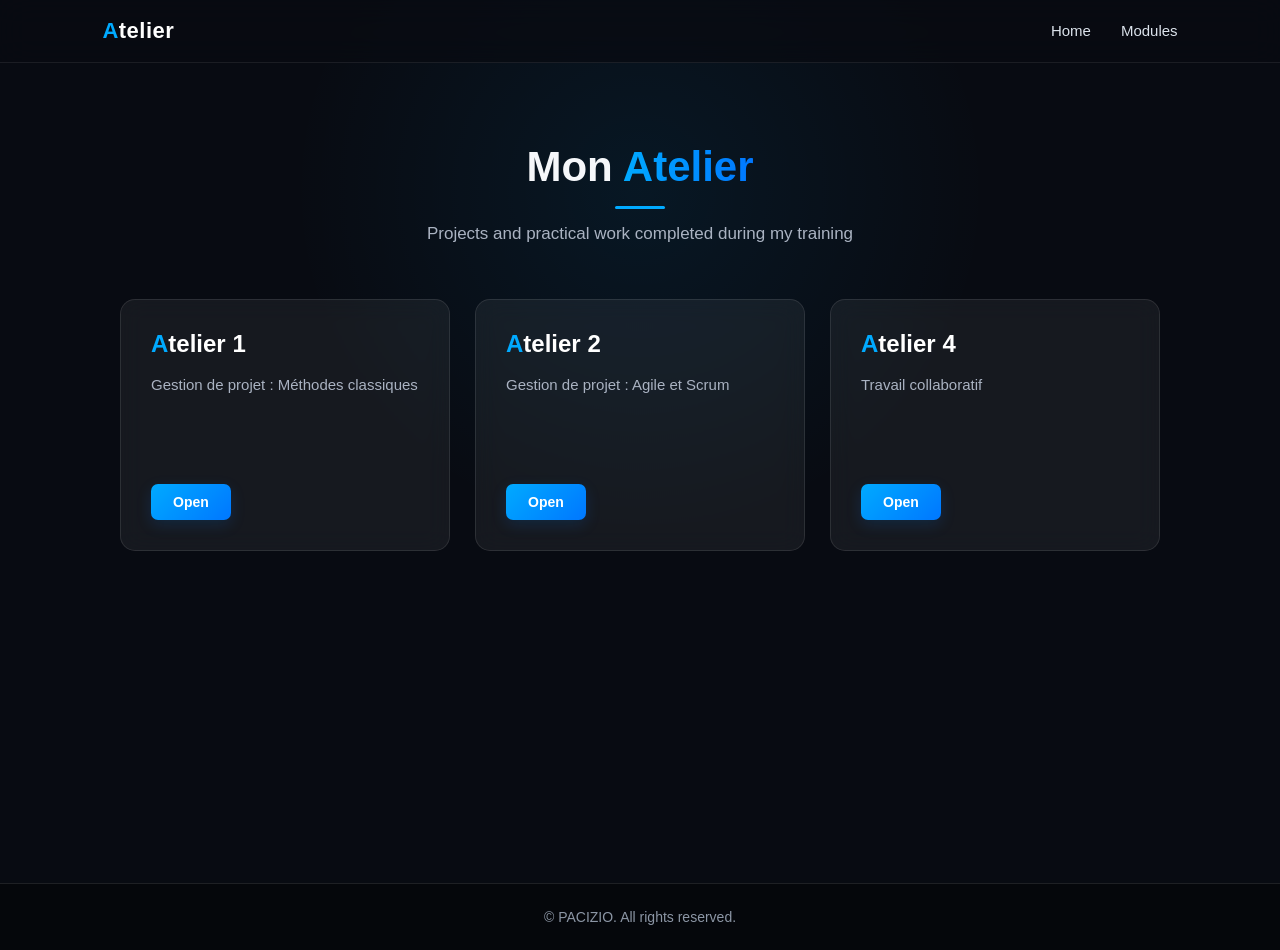
==== public/M202.html @ 48e05047 "ajoutage de l'atelier 4" ====
<!DOCTYPE html>
<html lang="en">

<head>

    <meta charset="UTF-8">

    <meta name="viewport"
          content="width=device-width, initial-scale=1.0">

    <title>Atelier | Web Developer Portfolio</title>


    <style>

        /* =========================
           RESET
        ========================= */

        * {
            margin: 0;
            padding: 0;
            box-sizing: border-box;
            scroll-behavior: smooth;
        }


        :root {
            --bg: #080b12;
            --bg-light: #0f1420;

            --card: rgba(255, 255, 255, 0.06);
            --border: rgba(255, 255, 255, 0.10);

            --text: #f5f7fa;
            --text-light: #aab3c2;

            --blue: #00aaff;
            --blue-dark: #0077ff;
        }


        /* =========================
           BODY
        ========================= */

        body {

            font-family: Arial, sans-serif;

            background:
                radial-gradient(
                    circle at 50% 20%,
                    rgba(0, 170, 255, 0.08),
                    transparent 35%
                ),
                var(--bg);

            color: var(--text);

            min-height: 100vh;

            overflow-x: hidden;
        }


        /* =========================
           NAVBAR
        ========================= */

        nav {

            width: 100%;

            padding: 18px 8%;

            display: flex;

            justify-content: space-between;

            align-items: center;

            position: sticky;

            top: 0;

            z-index: 1000;

            background: rgba(8, 11, 18, 0.75);

            backdrop-filter: blur(15px);

            -webkit-backdrop-filter: blur(15px);

            border-bottom:
                1px solid rgba(255, 255, 255, 0.08);
        }


        nav h2 {

            color: white;

            font-size: 22px;

            font-weight: 700;

            letter-spacing: 0.5px;
        }


        nav h2::first-letter {

            color: var(--blue);
        }


        nav ul {

            display: flex;

            list-style: none;

            gap: 30px;
        }


        nav ul li a {

            position: relative;

            color: #dce3ec;

            text-decoration: none;

            font-size: 15px;

            font-weight: 500;

            transition: 0.3s ease;
        }


        nav ul li a::after {

            content: "";

            position: absolute;

            left: 0;

            bottom: -7px;

            width: 0;

            height: 2px;

            background: var(--blue);

            transition: 0.3s ease;
        }


        nav ul li a:hover {

            color: var(--blue);
        }


        nav ul li a:hover::after {

            width: 100%;
        }


        /* =========================
           MAIN
        ========================= */

        main {

            min-height: calc(100vh - 80px);

            padding: 80px 8% 120px;

            display: flex;

            flex-direction: column;

            align-items: center;
        }


        /* =========================
           PAGE TITLE
        ========================= */

        .page-title {

            text-align: center;

            font-size: 42px;

            margin-bottom: 15px;

            font-weight: 700;
        }


        .page-title span {

            color: var(--blue);

            background:
                linear-gradient(
                    90deg,
                    #00aaff,
                    #0077ff
                );

            -webkit-background-clip: text;

            -webkit-text-fill-color: transparent;
        }


        .page-title::after {

            content: "";

            display: block;

            width: 50px;

            height: 3px;

            background: var(--blue);

            margin: 15px auto 0;

            border-radius: 10px;
        }


        .page-subtitle {

            color: var(--text-light);

            font-size: 17px;

            text-align: center;

            margin-bottom: 55px;
        }


        /* =========================
           CARDS
        ========================= */

        .cards {

            width: 100%;

            max-width: 1100px;

            display: flex;

            justify-content: center;

            align-items: stretch;

            gap: 25px;

            flex-wrap: wrap;
        }


        /* =========================
           CARD
        ========================= */

        .card {

            position: relative;

            width: 330px;

            min-height: 250px;

            background: var(--card);

            border:
                1px solid var(--border);

            border-radius: 15px;

            overflow: hidden;

            backdrop-filter: blur(12px);

            -webkit-backdrop-filter: blur(12px);

            transition:
                transform 0.3s ease,
                border-color 0.3s ease,
                box-shadow 0.3s ease;
        }


        /* Blue line */

        .card::before {

            content: "";

            position: absolute;

            top: 0;

            left: 0;

            width: 100%;

            height: 3px;

            background:
                linear-gradient(
                    90deg,
                    var(--blue),
                    var(--blue-dark)
                );

            opacity: 0;

            transition: 0.3s ease;
        }


        .card:hover {

            transform: translateY(-8px);

            border-color:
                rgba(0, 170, 255, 0.4);

            box-shadow:
                0 15px 40px rgba(0, 0, 0, 0.35),
                0 0 25px rgba(0, 170, 255, 0.08);
        }


        .card:hover::before {

            opacity: 1;
        }


        /* =========================
           CARD BODY
        ========================= */

        .card-body {

            padding: 30px;

            min-height: 250px;

            display: flex;

            flex-direction: column;
        }


        /* =========================
           CARD TITLE
        ========================= */

        .card-title {

            margin-bottom: 15px;

            font-size: 24px;

            color: white;

            font-weight: 700;
        }


        .card-title::first-letter {

            color: var(--blue);
        }


        /* =========================
           CARD TEXT
        ========================= */

        .card-text {

            margin-bottom: 25px;

            font-size: 15px;

            color: var(--text-light);

            line-height: 1.6;

            flex: 1;
        }


        /* =========================
           BUTTON
        ========================= */

        .card-btn {

            display: inline-block;

            width: fit-content;

            text-decoration: none;

            background:
                linear-gradient(
                    135deg,
                    var(--blue),
                    var(--blue-dark)
                );

            color: white;

            padding: 10px 22px;

            border-radius: 7px;

            font-size: 14px;

            font-weight: 600;

            transition: 0.3s ease;

            box-shadow:
                0 5px 15px
                rgba(0, 136, 255, 0.15);
        }


        .card-btn:hover {

            transform: translateY(-3px);

            box-shadow:
                0 8px 25px
                rgba(0, 136, 255, 0.3);
        }


        /* =========================
           FOOTER
        ========================= */

        footer {

            background: #05070b;

            color: #8c96a5;

            text-align: center;

            padding: 25px;

            border-top:
                1px solid var(--border);

            font-size: 14px;
        }


        /* =========================
           SCROLLBAR
        ========================= */

        ::-webkit-scrollbar {

            width: 8px;
        }


        ::-webkit-scrollbar-track {

            background: var(--bg);
        }


        ::-webkit-scrollbar-thumb {

            background: #263244;

            border-radius: 10px;
        }


        ::-webkit-scrollbar-thumb:hover {

            background: var(--blue);
        }


        /* =========================
           MOBILE
        ========================= */

        @media (max-width: 700px) {

            nav {

                flex-direction: column;

                gap: 15px;

                padding: 18px 5%;
            }


            nav h2 {

                font-size: 19px;
            }


            nav ul {

                gap: 18px;
            }


            nav ul li a {

                font-size: 14px;
            }


            main {

                padding:
                    60px 5% 100px;
            }


            .page-title {

                font-size: 34px;
            }


            .page-subtitle {

                font-size: 15px;

                margin-bottom: 40px;
            }


            .card {

                width: 100%;

                max-width: 400px;
            }

        }

    </style>

</head>


<body>


    <!-- =========================
         NAVBAR
    ========================= -->

    <nav>

        <h2>Atelier</h2>

        <ul>

            <li>
                <a href="index.php">
                    Home
                </a>
            </li>

            <li>
                <a href="modules.html">
                    Modules
                </a>
            </li>

        </ul>

    </nav>


    <!-- =========================
         MAIN CONTENT
    ========================= -->

    <main>

        <h1 class="page-title">
            Mon <span>Atelier</span>
        </h1>


        <p class="page-subtitle">
            Projects and practical work completed during my training
        </p>


        <div class="cards">


            <!-- ATELIER 1 -->

            <div class="card">

                <div class="card-body">

                    <h3 class="card-title">
                        Atelier 1
                    </h3>


                    <p class="card-text">
                        Gestion de projet : Méthodes classiques
                    </p>


                    <a
                        href="Atelier 1.pdf"
                        class="card-btn"
                        target="_blank"
                    >
                        Open
                    </a>

                </div>

            </div>

            <div class="card">

                <div class="card-body">

                    <h3 class="card-title">
                        Atelier 2
                    </h3>


                    <p class="card-text">
                        Gestion de projet : Agile et Scrum
                    </p>


                    <a
                        href="Atelier 2 Scrum & Agile (travail individuel).pdf"
                        class="card-btn"
                        target="_blank"
                    >
                        Open
                    </a>

                </div>

            </div>

            <div class="card">

                <div class="card-body">

                    <h3 class="card-title">
                        Atelier 4
                    </h3>


                    <p class="card-text">
                        Travail collaboratif
                    </p>


                    <a
                        href="https://qribma.vercel.app"
                        class="card-btn"
                        target="_blank"
                    >
                        Open
                    </a>

                </div>

            </div>

        
            


        </div>

    </main>


    <!-- =========================
         FOOTER
    ========================= -->

    <footer>

        <p>
            © <?php echo date("Y"); ?> PACIZIO.
            All rights reserved.
        </p>

    </footer>


</body>

</html>
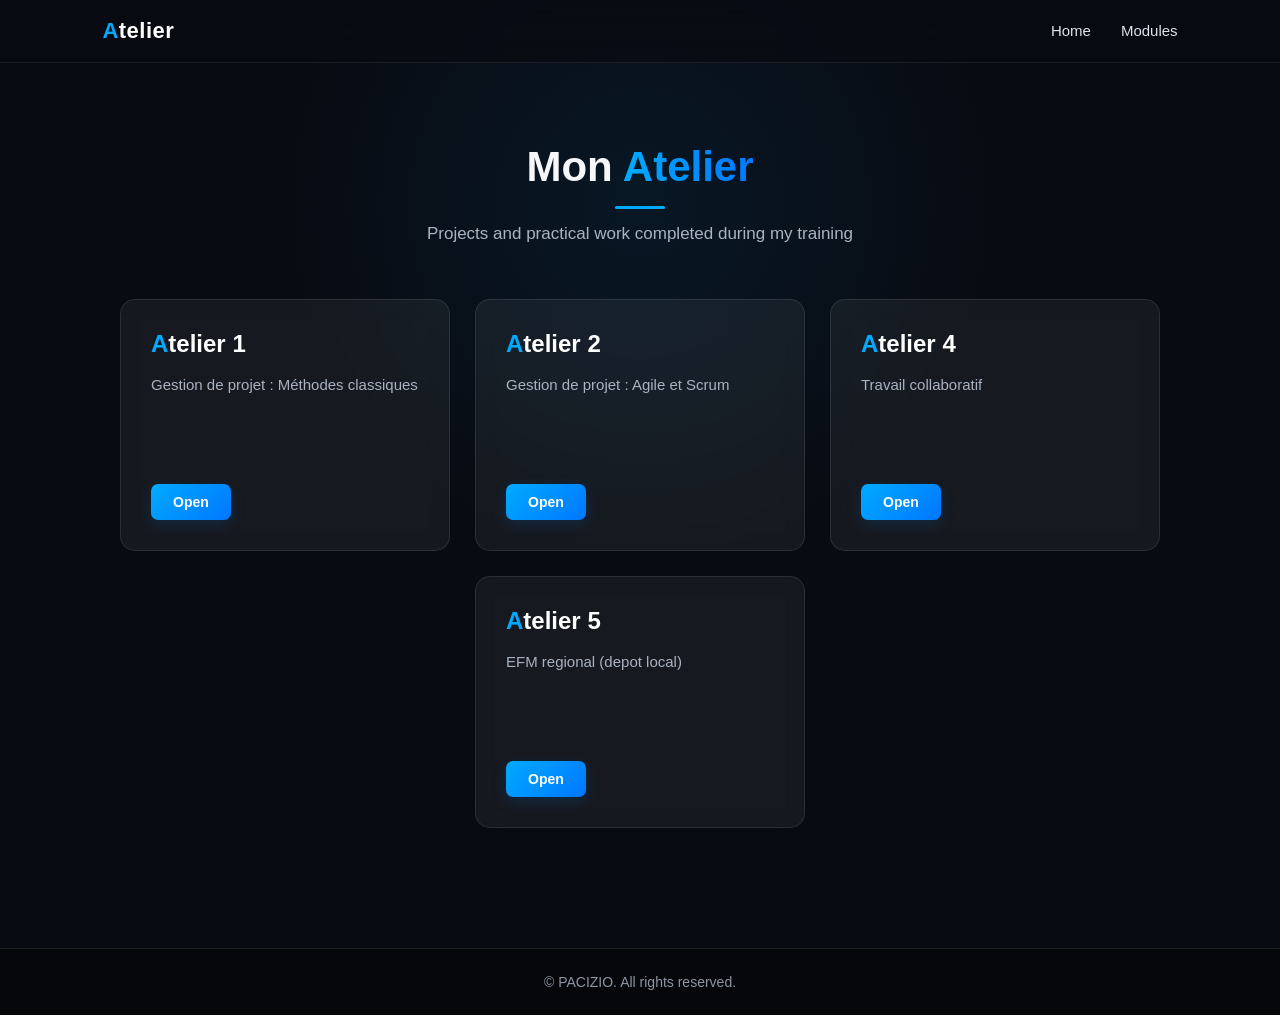
==== commit a1b23a5d: "ajoutage de l'atelier 5 dans le modue" ====
--- a/public/M202.html
+++ b/public/M202.html
@@ -697,7 +697,7 @@
 
 
                     <a
-                        href="https://qribma.vercel.app"
+                        href="https://atelier-eta-blond.vercel.app/"
                         class="card-btn"
                         target="_blank"
                     >
@@ -708,6 +708,32 @@
 
             </div>
 
+             <div class="card">
+
+                <div class="card-body">
+
+                    <h3 class="card-title">
+                        Atelier 5
+                    </h3>
+
+
+                    <p class="card-text">
+                        EFM regional (depot local)
+                    </p>
+
+
+                    <a
+                        href="https://github.com/pacizio/depot_local"
+                        class="card-btn"
+                        target="_blank"
+                    >
+                        Open
+                    </a>
+
+                </div>
+
+            </div>
+
         
             
 
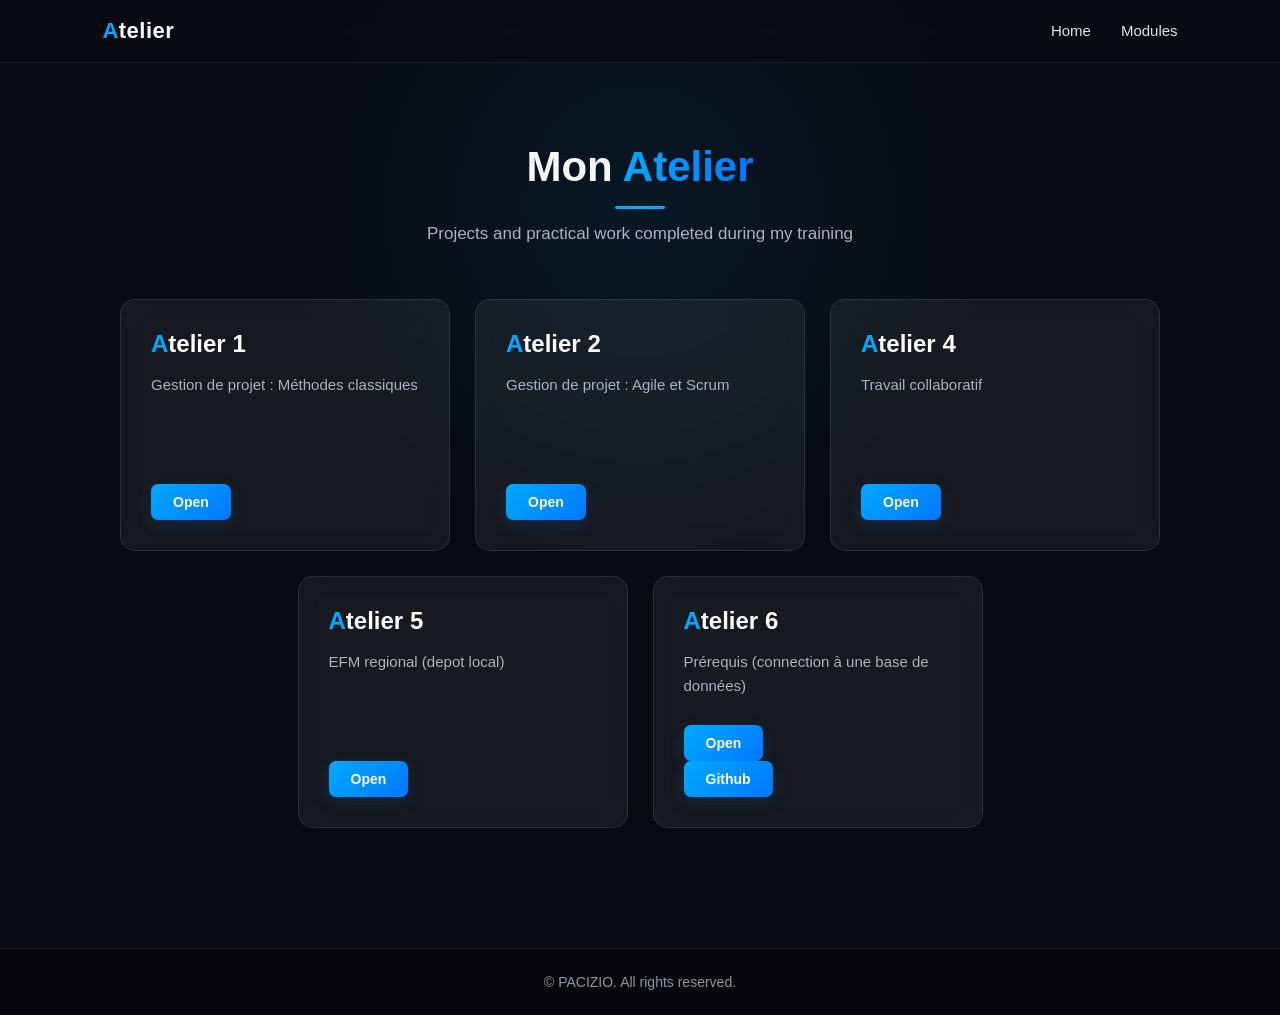
==== commit 92d2dc7f: "ajoutage de l'atelier 6" ====
--- a/public/M202.html
+++ b/public/M202.html
@@ -734,6 +734,40 @@
 
             </div>
 
+             <div class="card">
+
+                <div class="card-body">
+
+                    <h3 class="card-title">
+                        Atelier 6
+                    </h3>
+
+
+                    <p class="card-text">
+                        Prérequis (connection à une base de données)
+                    </p>
+
+
+                    <a
+                        href="https://atelier-6-one.vercel.app"
+                        class="card-btn"
+                        target="_blank"
+                    >
+                        Open
+                    </a>
+
+                    <a
+                        href="https://github.com/pacizio/Atelier-6.git"
+                        class="card-btn"
+                        target="_blank"
+                    >
+                        Github
+                    </a>
+
+                </div>
+
+            </div>
+
         
             
 
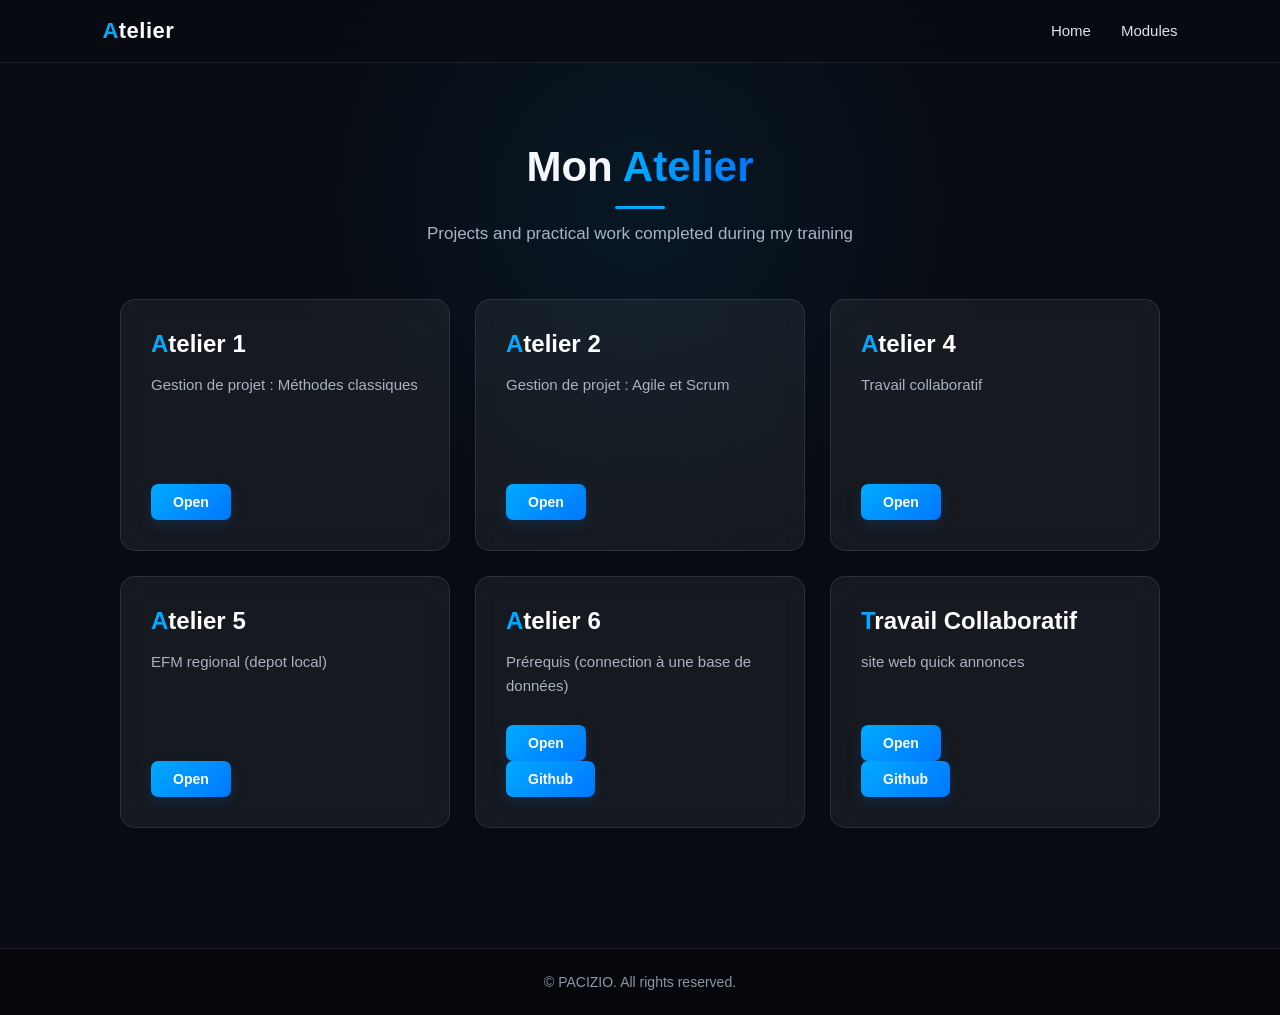
==== commit c6f6e4b8: "addition de travail collaboratif" ====
--- a/public/M202.html
+++ b/public/M202.html
@@ -768,6 +768,41 @@
 
             </div>
 
+
+            <div class="card">
+
+                <div class="card-body">
+
+                    <h3 class="card-title">
+                        Travail Collaboratif
+                    </h3>
+
+
+                    <p class="card-text">
+                        site web quick annonces
+                    </p>
+
+
+                    <a
+                        href="https://qribma.vercel.app/"
+                        class="card-btn"
+                        target="_blank"
+                    >
+                        Open
+                    </a>
+
+                    <a
+                        href="https://github.com/4phtt/Qrib.ma"
+                        class="card-btn"
+                        target="_blank"
+                    >
+                        Github
+                    </a>
+
+                </div>
+
+            </div>
+
         
             
 
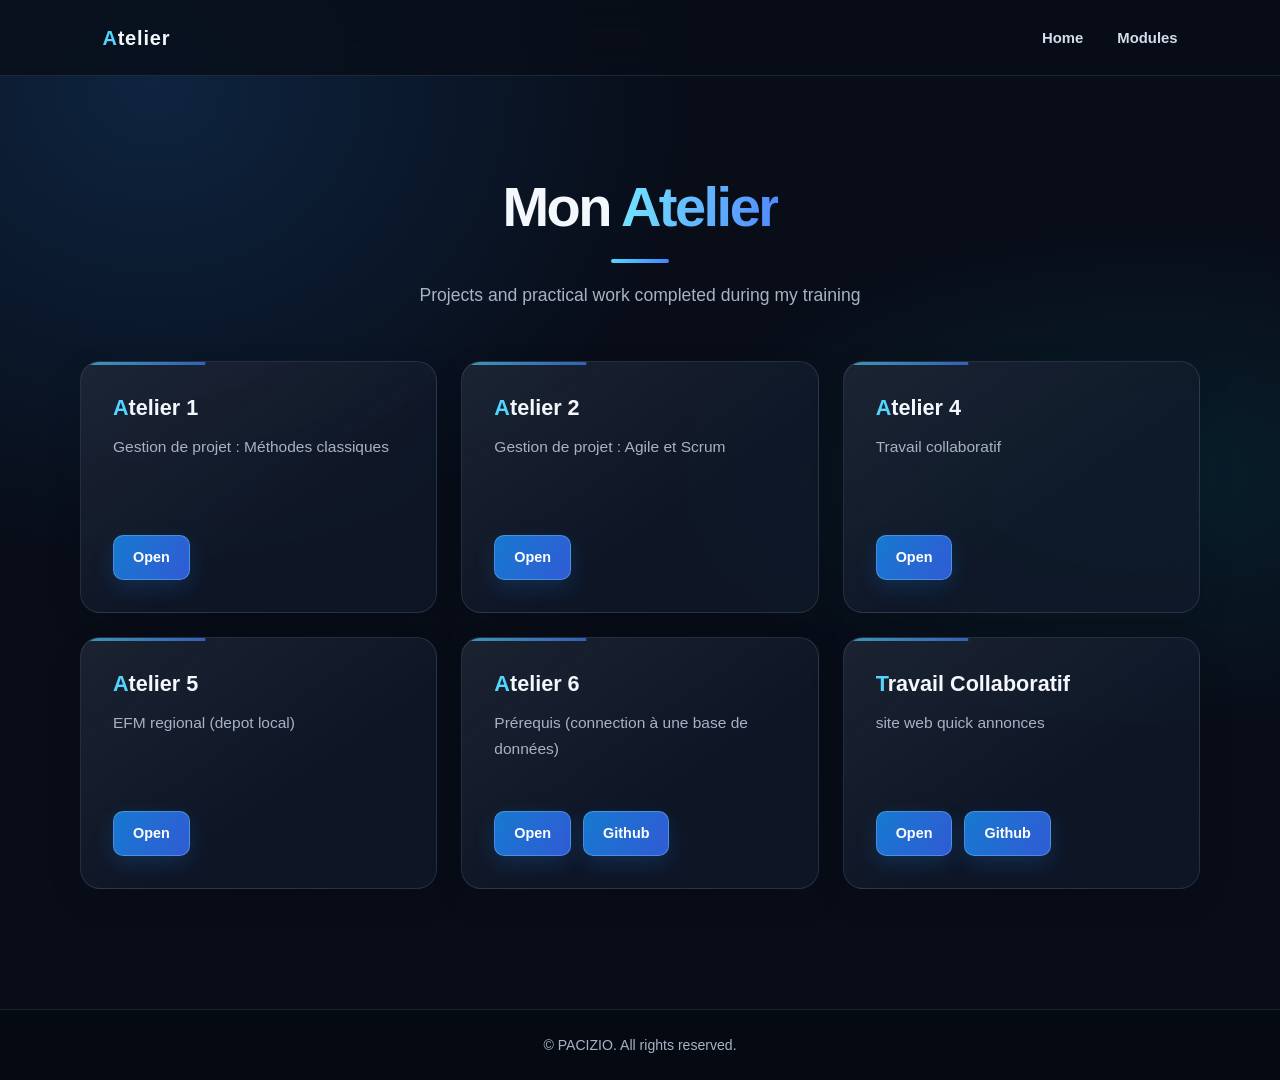
==== commit 0577d3fa: "improvement css wise" ====
--- a/public/M202.html
+++ b/public/M202.html
@@ -1,831 +1,170 @@
-<!DOCTYPE html>
+<!doctype html>
 <html lang="en">
+  <head>
+    <meta charset="UTF-8" />
 
-<head>
-
-    <meta charset="UTF-8">
-
-    <meta name="viewport"
-          content="width=device-width, initial-scale=1.0">
+    <meta name="viewport" content="width=device-width, initial-scale=1.0" />
 
     <title>Atelier | Web Developer Portfolio</title>
 
+    <link rel="stylesheet" href="styles.css" />
+  </head>
 
-    <style>
-
-        /* =========================
-           RESET
-        ========================= */
-
-        * {
-            margin: 0;
-            padding: 0;
-            box-sizing: border-box;
-            scroll-behavior: smooth;
-        }
-
-
-        :root {
-            --bg: #080b12;
-            --bg-light: #0f1420;
-
-            --card: rgba(255, 255, 255, 0.06);
-            --border: rgba(255, 255, 255, 0.10);
-
-            --text: #f5f7fa;
-            --text-light: #aab3c2;
-
-            --blue: #00aaff;
-            --blue-dark: #0077ff;
-        }
-
-
-        /* =========================
-           BODY
-        ========================= */
-
-        body {
-
-            font-family: Arial, sans-serif;
-
-            background:
-                radial-gradient(
-                    circle at 50% 20%,
-                    rgba(0, 170, 255, 0.08),
-                    transparent 35%
-                ),
-                var(--bg);
-
-            color: var(--text);
-
-            min-height: 100vh;
-
-            overflow-x: hidden;
-        }
-
-
-        /* =========================
-           NAVBAR
-        ========================= */
-
-        nav {
-
-            width: 100%;
-
-            padding: 18px 8%;
-
-            display: flex;
-
-            justify-content: space-between;
-
-            align-items: center;
-
-            position: sticky;
-
-            top: 0;
-
-            z-index: 1000;
-
-            background: rgba(8, 11, 18, 0.75);
-
-            backdrop-filter: blur(15px);
-
-            -webkit-backdrop-filter: blur(15px);
-
-            border-bottom:
-                1px solid rgba(255, 255, 255, 0.08);
-        }
-
-
-        nav h2 {
-
-            color: white;
-
-            font-size: 22px;
-
-            font-weight: 700;
-
-            letter-spacing: 0.5px;
-        }
-
-
-        nav h2::first-letter {
-
-            color: var(--blue);
-        }
-
-
-        nav ul {
-
-            display: flex;
-
-            list-style: none;
-
-            gap: 30px;
-        }
-
-
-        nav ul li a {
-
-            position: relative;
-
-            color: #dce3ec;
-
-            text-decoration: none;
-
-            font-size: 15px;
-
-            font-weight: 500;
-
-            transition: 0.3s ease;
-        }
-
-
-        nav ul li a::after {
-
-            content: "";
-
-            position: absolute;
-
-            left: 0;
-
-            bottom: -7px;
-
-            width: 0;
-
-            height: 2px;
-
-            background: var(--blue);
-
-            transition: 0.3s ease;
-        }
-
-
-        nav ul li a:hover {
-
-            color: var(--blue);
-        }
-
-
-        nav ul li a:hover::after {
-
-            width: 100%;
-        }
-
-
-        /* =========================
-           MAIN
-        ========================= */
-
-        main {
-
-            min-height: calc(100vh - 80px);
-
-            padding: 80px 8% 120px;
-
-            display: flex;
-
-            flex-direction: column;
-
-            align-items: center;
-        }
-
-
-        /* =========================
-           PAGE TITLE
-        ========================= */
-
-        .page-title {
-
-            text-align: center;
-
-            font-size: 42px;
-
-            margin-bottom: 15px;
-
-            font-weight: 700;
-        }
-
-
-        .page-title span {
-
-            color: var(--blue);
-
-            background:
-                linear-gradient(
-                    90deg,
-                    #00aaff,
-                    #0077ff
-                );
-
-            -webkit-background-clip: text;
-
-            -webkit-text-fill-color: transparent;
-        }
-
-
-        .page-title::after {
-
-            content: "";
-
-            display: block;
-
-            width: 50px;
-
-            height: 3px;
-
-            background: var(--blue);
-
-            margin: 15px auto 0;
-
-            border-radius: 10px;
-        }
-
-
-        .page-subtitle {
-
-            color: var(--text-light);
-
-            font-size: 17px;
-
-            text-align: center;
-
-            margin-bottom: 55px;
-        }
-
-
-        /* =========================
-           CARDS
-        ========================= */
-
-        .cards {
-
-            width: 100%;
-
-            max-width: 1100px;
-
-            display: flex;
-
-            justify-content: center;
-
-            align-items: stretch;
-
-            gap: 25px;
-
-            flex-wrap: wrap;
-        }
-
-
-        /* =========================
-           CARD
-        ========================= */
-
-        .card {
-
-            position: relative;
-
-            width: 330px;
-
-            min-height: 250px;
-
-            background: var(--card);
-
-            border:
-                1px solid var(--border);
-
-            border-radius: 15px;
-
-            overflow: hidden;
-
-            backdrop-filter: blur(12px);
-
-            -webkit-backdrop-filter: blur(12px);
-
-            transition:
-                transform 0.3s ease,
-                border-color 0.3s ease,
-                box-shadow 0.3s ease;
-        }
-
-
-        /* Blue line */
-
-        .card::before {
-
-            content: "";
-
-            position: absolute;
-
-            top: 0;
-
-            left: 0;
-
-            width: 100%;
-
-            height: 3px;
-
-            background:
-                linear-gradient(
-                    90deg,
-                    var(--blue),
-                    var(--blue-dark)
-                );
-
-            opacity: 0;
-
-            transition: 0.3s ease;
-        }
-
-
-        .card:hover {
-
-            transform: translateY(-8px);
-
-            border-color:
-                rgba(0, 170, 255, 0.4);
-
-            box-shadow:
-                0 15px 40px rgba(0, 0, 0, 0.35),
-                0 0 25px rgba(0, 170, 255, 0.08);
-        }
-
-
-        .card:hover::before {
-
-            opacity: 1;
-        }
-
-
-        /* =========================
-           CARD BODY
-        ========================= */
-
-        .card-body {
-
-            padding: 30px;
-
-            min-height: 250px;
-
-            display: flex;
-
-            flex-direction: column;
-        }
-
-
-        /* =========================
-           CARD TITLE
-        ========================= */
-
-        .card-title {
-
-            margin-bottom: 15px;
-
-            font-size: 24px;
-
-            color: white;
-
-            font-weight: 700;
-        }
-
-
-        .card-title::first-letter {
-
-            color: var(--blue);
-        }
-
-
-        /* =========================
-           CARD TEXT
-        ========================= */
-
-        .card-text {
-
-            margin-bottom: 25px;
-
-            font-size: 15px;
-
-            color: var(--text-light);
-
-            line-height: 1.6;
-
-            flex: 1;
-        }
-
-
-        /* =========================
-           BUTTON
-        ========================= */
-
-        .card-btn {
-
-            display: inline-block;
-
-            width: fit-content;
-
-            text-decoration: none;
-
-            background:
-                linear-gradient(
-                    135deg,
-                    var(--blue),
-                    var(--blue-dark)
-                );
-
-            color: white;
-
-            padding: 10px 22px;
-
-            border-radius: 7px;
-
-            font-size: 14px;
-
-            font-weight: 600;
-
-            transition: 0.3s ease;
-
-            box-shadow:
-                0 5px 15px
-                rgba(0, 136, 255, 0.15);
-        }
-
-
-        .card-btn:hover {
-
-            transform: translateY(-3px);
-
-            box-shadow:
-                0 8px 25px
-                rgba(0, 136, 255, 0.3);
-        }
-
-
-        /* =========================
-           FOOTER
-        ========================= */
-
-        footer {
-
-            background: #05070b;
-
-            color: #8c96a5;
-
-            text-align: center;
-
-            padding: 25px;
-
-            border-top:
-                1px solid var(--border);
-
-            font-size: 14px;
-        }
-
-
-        /* =========================
-           SCROLLBAR
-        ========================= */
-
-        ::-webkit-scrollbar {
-
-            width: 8px;
-        }
-
-
-        ::-webkit-scrollbar-track {
-
-            background: var(--bg);
-        }
-
-
-        ::-webkit-scrollbar-thumb {
-
-            background: #263244;
-
-            border-radius: 10px;
-        }
-
-
-        ::-webkit-scrollbar-thumb:hover {
-
-            background: var(--blue);
-        }
-
-
-        /* =========================
-           MOBILE
-        ========================= */
-
-        @media (max-width: 700px) {
-
-            nav {
-
-                flex-direction: column;
-
-                gap: 15px;
-
-                padding: 18px 5%;
-            }
-
-
-            nav h2 {
-
-                font-size: 19px;
-            }
-
-
-            nav ul {
-
-                gap: 18px;
-            }
-
-
-            nav ul li a {
-
-                font-size: 14px;
-            }
-
-
-            main {
-
-                padding:
-                    60px 5% 100px;
-            }
-
-
-            .page-title {
-
-                font-size: 34px;
-            }
-
-
-            .page-subtitle {
-
-                font-size: 15px;
-
-                margin-bottom: 40px;
-            }
-
-
-            .card {
-
-                width: 100%;
-
-                max-width: 400px;
-            }
-
-        }
-
-    </style>
-
-</head>
-
-
-<body>
-
-
+  <body>
     <!-- =========================
          NAVBAR
     ========================= -->
 
     <nav>
+      <h2>Atelier</h2>
 
-        <h2>Atelier</h2>
+      <ul>
+        <li>
+          <a href="index.php"> Home </a>
+        </li>
 
-        <ul>
-
-            <li>
-                <a href="index.php">
-                    Home
-                </a>
-            </li>
-
-            <li>
-                <a href="modules.html">
-                    Modules
-                </a>
-            </li>
-
-        </ul>
-
+        <li>
+          <a href="modules.html"> Modules </a>
+        </li>
+      </ul>
     </nav>
-
 
     <!-- =========================
          MAIN CONTENT
     ========================= -->
 
     <main>
+      <h1 class="page-title">Mon <span>Atelier</span></h1>
 
-        <h1 class="page-title">
-            Mon <span>Atelier</span>
-        </h1>
+      <p class="page-subtitle">
+        Projects and practical work completed during my training
+      </p>
 
+      <div class="cards">
+        <!-- ATELIER 1 -->
 
-        <p class="page-subtitle">
-            Projects and practical work completed during my training
-        </p>
+        <div class="card">
+          <div class="card-body">
+            <h3 class="card-title">Atelier 1</h3>
 
+            <p class="card-text">Gestion de projet : Méthodes classiques</p>
 
-        <div class="cards">
-
-
-            <!-- ATELIER 1 -->
-
-            <div class="card">
-
-                <div class="card-body">
-
-                    <h3 class="card-title">
-                        Atelier 1
-                    </h3>
-
-
-                    <p class="card-text">
-                        Gestion de projet : Méthodes classiques
-                    </p>
-
-
-                    <a
-                        href="Atelier 1.pdf"
-                        class="card-btn"
-                        target="_blank"
-                    >
-                        Open
-                    </a>
-
-                </div>
-
-            </div>
-
-            <div class="card">
-
-                <div class="card-body">
-
-                    <h3 class="card-title">
-                        Atelier 2
-                    </h3>
-
-
-                    <p class="card-text">
-                        Gestion de projet : Agile et Scrum
-                    </p>
-
-
-                    <a
-                        href="Atelier 2 Scrum & Agile (travail individuel).pdf"
-                        class="card-btn"
-                        target="_blank"
-                    >
-                        Open
-                    </a>
-
-                </div>
-
-            </div>
-
-            <div class="card">
-
-                <div class="card-body">
-
-                    <h3 class="card-title">
-                        Atelier 4
-                    </h3>
-
-
-                    <p class="card-text">
-                        Travail collaboratif
-                    </p>
-
-
-                    <a
-                        href="https://atelier-eta-blond.vercel.app/"
-                        class="card-btn"
-                        target="_blank"
-                    >
-                        Open
-                    </a>
-
-                </div>
-
-            </div>
-
-             <div class="card">
-
-                <div class="card-body">
-
-                    <h3 class="card-title">
-                        Atelier 5
-                    </h3>
-
-
-                    <p class="card-text">
-                        EFM regional (depot local)
-                    </p>
-
-
-                    <a
-                        href="https://github.com/pacizio/depot_local"
-                        class="card-btn"
-                        target="_blank"
-                    >
-                        Open
-                    </a>
-
-                </div>
-
-            </div>
-
-             <div class="card">
-
-                <div class="card-body">
-
-                    <h3 class="card-title">
-                        Atelier 6
-                    </h3>
-
-
-                    <p class="card-text">
-                        Prérequis (connection à une base de données)
-                    </p>
-
-
-                    <a
-                        href="https://atelier-6-one.vercel.app"
-                        class="card-btn"
-                        target="_blank"
-                    >
-                        Open
-                    </a>
-
-                    <a
-                        href="https://github.com/pacizio/Atelier-6.git"
-                        class="card-btn"
-                        target="_blank"
-                    >
-                        Github
-                    </a>
-
-                </div>
-
-            </div>
-
-
-            <div class="card">
-
-                <div class="card-body">
-
-                    <h3 class="card-title">
-                        Travail Collaboratif
-                    </h3>
-
-
-                    <p class="card-text">
-                        site web quick annonces
-                    </p>
-
-
-                    <a
-                        href="https://qribma.vercel.app/"
-                        class="card-btn"
-                        target="_blank"
-                    >
-                        Open
-                    </a>
-
-                    <a
-                        href="https://github.com/4phtt/Qrib.ma"
-                        class="card-btn"
-                        target="_blank"
-                    >
-                        Github
-                    </a>
-
-                </div>
-
-            </div>
-
-        
-            
-
-
+            <a href="docs/Atelier 1.pdf" class="card-btn" target="_blank">
+              Open
+            </a>
+          </div>
         </div>
 
+        <div class="card">
+          <div class="card-body">
+            <h3 class="card-title">Atelier 2</h3>
+
+            <p class="card-text">Gestion de projet : Agile et Scrum</p>
+
+            <a
+              href="docs/Atelier 2 Scrum & Agile (travail individuel).pdf"
+              class="card-btn"
+              target="_blank"
+            >
+              Open
+            </a>
+          </div>
+        </div>
+
+        <div class="card">
+          <div class="card-body">
+            <h3 class="card-title">Atelier 4</h3>
+
+            <p class="card-text">Travail collaboratif</p>
+
+            <a
+              href="https://atelier-eta-blond.vercel.app/"
+              class="card-btn"
+              target="_blank"
+            >
+              Open
+            </a>
+          </div>
+        </div>
+
+        <div class="card">
+          <div class="card-body">
+            <h3 class="card-title">Atelier 5</h3>
+
+            <p class="card-text">EFM regional (depot local)</p>
+
+            <a
+              href="https://github.com/pacizio/depot_local"
+              class="card-btn"
+              target="_blank"
+            >
+              Open
+            </a>
+          </div>
+        </div>
+
+        <div class="card">
+          <div class="card-body">
+            <h3 class="card-title">Atelier 6</h3>
+
+            <p class="card-text">
+              Prérequis (connection à une base de données)
+            </p>
+
+            <div class="card-actions">
+              <a
+                href="https://atelier-6-one.vercel.app"
+                class="card-btn"
+                target="_blank"
+              >
+                Open
+              </a>
+
+              <a
+                href="https://github.com/pacizio/Atelier-6.git"
+                class="card-btn"
+                target="_blank"
+              >
+                Github
+              </a>
+            </div>
+          </div>
+        </div>
+
+        <div class="card">
+          <div class="card-body">
+            <h3 class="card-title">Travail Collaboratif</h3>
+
+            <p class="card-text">site web quick annonces</p>
+
+            <div class="card-actions">
+              <a
+                href="https://qribma.vercel.app/"
+                class="card-btn"
+                target="_blank"
+              >
+                Open
+              </a>
+
+              <a
+                href="https://github.com/4phtt/Qrib.ma"
+                class="card-btn"
+                target="_blank"
+              >
+                Github
+              </a>
+            </div>
+          </div>
+        </div>
+      </div>
     </main>
-
 
     <!-- =========================
          FOOTER
     ========================= -->
 
     <footer>
-
-        <p>
-            © <?php echo date("Y"); ?> PACIZIO.
-            All rights reserved.
-        </p>
-
+      <p>© <?php echo date("Y"); ?> PACIZIO. All rights reserved.</p>
     </footer>
-
-
-</body>
-
+  </body>
 </html>
--- a/public/styles.css
+++ b/public/styles.css
@@ -0,0 +1,359 @@
+:root {
+  color-scheme: dark;
+  --bg: #080d18;
+  --surface: rgba(17, 26, 43, 0.78);
+  --surface-strong: #111a2b;
+  --border: rgba(163, 187, 222, 0.14);
+  --text: #f4f7fc;
+  --muted: #a7b3c5;
+  --accent: #52d6ff;
+  --accent-strong: #4386ff;
+  --shadow: 0 24px 70px rgba(0, 0, 0, 0.3);
+}
+
+* {
+  box-sizing: border-box;
+}
+
+html {
+  scroll-behavior: smooth;
+}
+
+body {
+  min-width: 320px;
+  min-height: 100vh;
+  margin: 0;
+  overflow-x: hidden;
+  color: var(--text);
+  background:
+    radial-gradient(
+      ellipse at 12% 8%,
+      rgba(37, 127, 219, 0.2),
+      transparent 34rem
+    ),
+    radial-gradient(
+      ellipse at 90% 44%,
+      rgba(0, 213, 232, 0.09),
+      transparent 30rem
+    ),
+    var(--bg);
+  font-family: Inter, "Segoe UI", Arial, sans-serif;
+  line-height: 1.6;
+  -webkit-font-smoothing: antialiased;
+}
+
+nav {
+  position: sticky;
+  z-index: 10;
+  top: 0;
+  display: flex;
+  width: 100%;
+  min-height: 76px;
+  align-items: center;
+  justify-content: space-between;
+  gap: 24px;
+  padding: 16px clamp(20px, 8vw, 120px);
+  border-bottom: 1px solid var(--border);
+  background: rgba(8, 13, 24, 0.78);
+  backdrop-filter: blur(18px);
+  -webkit-backdrop-filter: blur(18px);
+}
+
+nav h2 {
+  margin: 0;
+  color: var(--text);
+  font-size: 1.25rem;
+  font-weight: 750;
+  letter-spacing: 0.04em;
+}
+
+nav h2::first-letter {
+  color: var(--accent);
+}
+
+nav ul {
+  display: flex;
+  flex-wrap: wrap;
+  align-items: center;
+  gap: clamp(16px, 3vw, 34px);
+  margin: 0;
+  padding: 0;
+  list-style: none;
+}
+
+nav ul li a {
+  position: relative;
+  padding: 8px 0;
+  color: #d3deec;
+  font-size: 0.93rem;
+  font-weight: 600;
+  text-decoration: none;
+  transition: color 180ms ease;
+}
+
+nav ul li a::after {
+  position: absolute;
+  right: 0;
+  bottom: 1px;
+  left: 0;
+  height: 2px;
+  background: linear-gradient(90deg, var(--accent), var(--accent-strong));
+  content: "";
+  transform: scaleX(0);
+  transform-origin: left;
+  transition: transform 180ms ease;
+}
+
+nav ul li a:hover,
+nav ul li a:focus-visible {
+  color: var(--accent);
+}
+
+nav ul li a:hover::after,
+nav ul li a:focus-visible::after {
+  transform: scaleX(1);
+}
+
+main,
+.modules-section {
+  width: min(100% - 40px, 1200px);
+  min-height: calc(100vh - 150px);
+  margin: 0 auto;
+  padding: clamp(56px, 9vw, 100px) 0 clamp(72px, 10vw, 120px);
+}
+
+main {
+  display: flex;
+  flex-direction: column;
+  align-items: center;
+}
+
+.page-title,
+.modules-title {
+  margin: 0;
+  color: var(--text);
+  font-size: clamp(2.35rem, 5vw, 3.5rem);
+  font-weight: 800;
+  letter-spacing: -0.045em;
+  line-height: 1.12;
+  text-align: center;
+}
+
+.page-title span,
+.modules-title span {
+  color: var(--accent);
+  background: linear-gradient(100deg, #72e3ff 5%, #528cff 95%);
+  background-clip: text;
+  -webkit-text-fill-color: transparent;
+}
+
+.page-title::after,
+.modules-title::after {
+  display: block;
+  width: 58px;
+  height: 4px;
+  margin: 20px auto 0;
+  border-radius: 99px;
+  background: linear-gradient(90deg, var(--accent), var(--accent-strong));
+  content: "";
+}
+
+.page-subtitle,
+.modules-subtitle {
+  max-width: 620px;
+  margin: 18px auto 52px;
+  color: var(--muted);
+  font-size: clamp(1rem, 2vw, 1.1rem);
+  text-align: center;
+}
+
+.cards {
+  display: grid;
+  width: 100%;
+  max-width: 1120px;
+  grid-template-columns: repeat(auto-fit, minmax(min(100%, 270px), 1fr));
+  align-items: stretch;
+  gap: 24px;
+  margin: 0 auto;
+}
+
+.card {
+  position: relative;
+  min-width: 0;
+  min-height: 250px;
+  overflow: hidden;
+  border: 1px solid var(--border);
+  border-radius: 20px;
+  background:
+    linear-gradient(145deg, rgba(255, 255, 255, 0.055), transparent 60%),
+    var(--surface);
+  box-shadow: 0 12px 34px rgba(0, 0, 0, 0.12);
+  backdrop-filter: blur(14px);
+  -webkit-backdrop-filter: blur(14px);
+  transition:
+    transform 220ms ease,
+    border-color 220ms ease,
+    box-shadow 220ms ease;
+}
+
+.card::before {
+  position: absolute;
+  top: 0;
+  right: 0;
+  left: 0;
+  height: 3px;
+  background: linear-gradient(90deg, var(--accent), var(--accent-strong));
+  content: "";
+  opacity: 0.65;
+  transform: scaleX(0.35);
+  transform-origin: left;
+  transition:
+    transform 220ms ease,
+    opacity 220ms ease;
+}
+
+.card:hover {
+  z-index: 1;
+  border-color: rgba(82, 214, 255, 0.44);
+  box-shadow:
+    var(--shadow),
+    0 0 30px rgba(67, 134, 255, 0.1);
+  transform: translateY(-6px);
+}
+
+.card:hover::before {
+  opacity: 1;
+  transform: scaleX(1);
+}
+
+.card-body {
+  display: flex;
+  min-height: inherit;
+  flex-direction: column;
+  align-items: flex-start;
+  padding: clamp(24px, 3vw, 32px);
+}
+
+.card-title {
+  margin: 0 0 12px;
+  color: var(--text);
+  font-size: 1.35rem;
+  font-weight: 750;
+  line-height: 1.3;
+}
+
+.card-title::first-letter {
+  color: var(--accent);
+}
+
+.card-text {
+  flex: 1;
+  margin: 0 0 25px;
+  color: var(--muted);
+  font-size: 0.97rem;
+  line-height: 1.7;
+}
+
+.card-actions {
+  display: flex;
+  flex-wrap: wrap;
+  gap: 12px;
+}
+
+.card-btn {
+  display: inline-flex;
+  min-height: 42px;
+  align-items: center;
+  justify-content: center;
+  padding: 10px 19px;
+  border: 1px solid rgba(138, 220, 255, 0.34);
+  border-radius: 10px;
+  background: linear-gradient(120deg, #1679cf, #315bd5);
+  box-shadow: 0 8px 20px rgba(31, 108, 208, 0.22);
+  color: #fff;
+  font-size: 0.9rem;
+  font-weight: 700;
+  text-align: center;
+  text-decoration: none;
+  transition:
+    transform 180ms ease,
+    box-shadow 180ms ease,
+    filter 180ms ease;
+}
+
+.card-btn:hover,
+.card-btn:focus-visible {
+  box-shadow: 0 12px 26px rgba(31, 108, 208, 0.35);
+  filter: brightness(1.12);
+  transform: translateY(-2px);
+}
+
+nav a:focus-visible,
+.card-btn:focus-visible {
+  outline: 3px solid rgba(82, 214, 255, 0.72);
+  outline-offset: 4px;
+}
+
+footer {
+  padding: 24px 20px;
+  border-top: 1px solid var(--border);
+  background: rgba(5, 9, 17, 0.7);
+  color: var(--muted);
+  font-size: 0.88rem;
+  text-align: center;
+}
+
+footer p {
+  margin: 0;
+}
+
+@media (max-width: 640px) {
+  nav {
+    min-height: 68px;
+    padding: 14px 20px;
+  }
+
+  nav h2 {
+    font-size: 1.1rem;
+  }
+
+  nav ul {
+    gap: 14px;
+  }
+
+  nav ul li a {
+    font-size: 0.87rem;
+  }
+
+  main,
+  .modules-section {
+    width: min(100% - 32px, 1200px);
+    min-height: calc(100vh - 140px);
+  }
+
+  .page-subtitle,
+  .modules-subtitle {
+    margin-bottom: 36px;
+  }
+
+  .cards {
+    gap: 16px;
+  }
+}
+
+@media (max-width: 380px) {
+  nav {
+    align-items: flex-start;
+    flex-direction: column;
+    gap: 8px;
+  }
+}
+
+@media (prefers-reduced-motion: reduce) {
+  *,
+  *::before,
+  *::after {
+    scroll-behavior: auto !important;
+    transition-duration: 0.01ms !important;
+  }
+}
